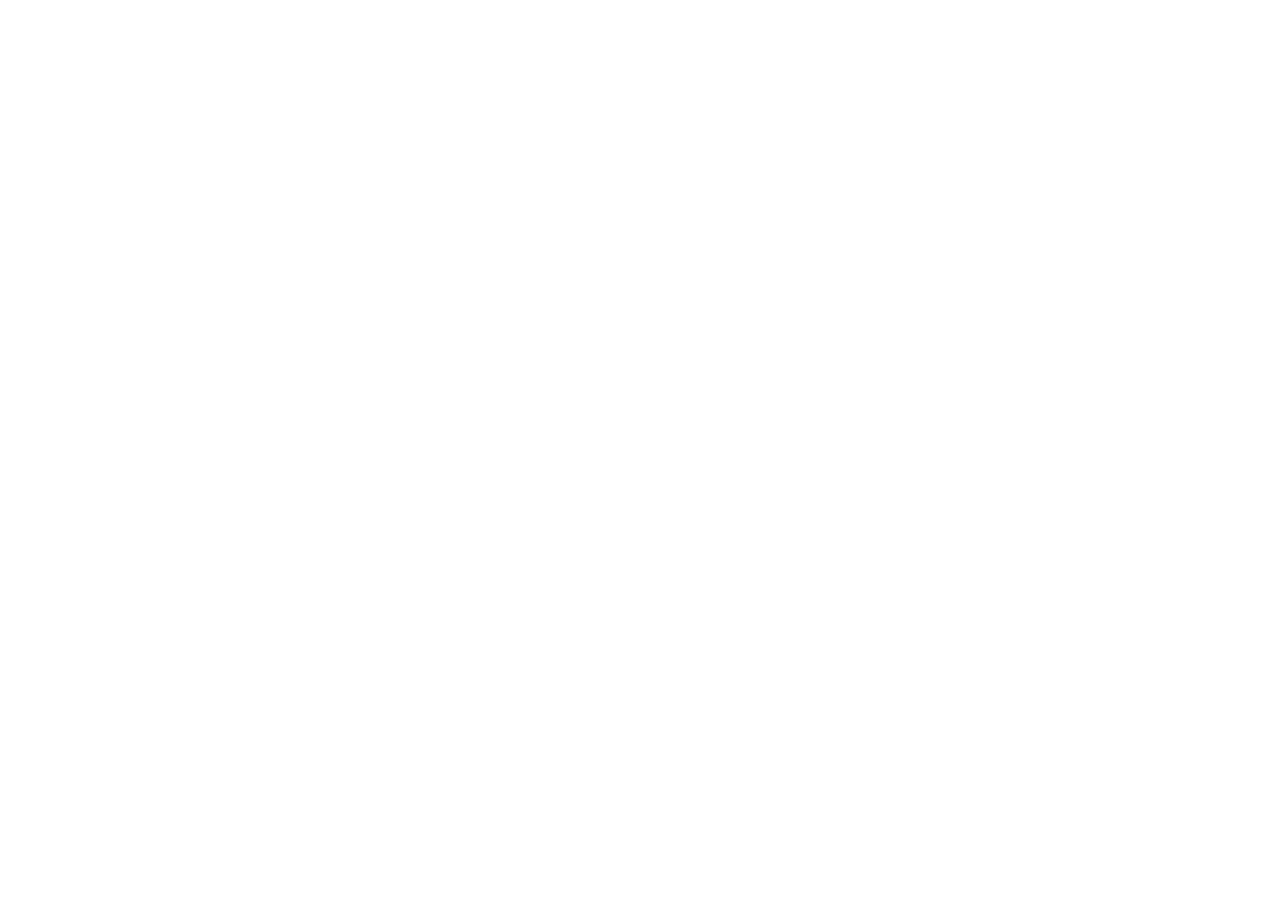
==== index.html @ 84338b24 "build bar graph." ====
<!DOCTYPE html>
<html lang="en">
  <head>
    <meta charset="UTF-8" />
    <meta http-equiv="X-UA-Compatible" content="IE=edge" />
    <meta name="viewport" content="width=device-width, initial-scale=1.0" />
    <title>expenses chart</title>
    <style>
      @import url("https://fonts.googleapis.com/css2?family=DM+Sans:wght@400;700&display=swap");
    </style>
    <link rel="stylesheet" href="./css/style.css" />
  </head>
  <body></body>
</html>
---- css/style.css ----
/* color pallete */

:root{
    --color-orange:hsl(10,79%,65%);
    --color-cyan:hsl(186,34%,60%);
    --color-primary:hsl(25,47%,15%);
    --color-secondary:hsl(28,10%,53%);
    --color-background:hsl(27,66%,92%);
}

/* img */
img{
    width: 100%;
}

/* font */
html{
    font-size: 62.5%;
}

body{
    font-family: 'DM Sans', sans-serif;
    font-size: 1.8rem;
}

/* bar graph */

.bar-graph{
    font-size: 1.2rem;
    display: flex;
    flex-direction: column;
    justify-content: center;
    align-items: center;
    color: var(--color-secondary);
    max-width: 3.2rem;
}

.bar{
    width: 3rem;
    border-radius: 0.5rem;
}


.bar--orange{
    background: var(--color-orange);
}
.bar--cyan{
    background: var(--color-cyan);
}


.bar-mon{
    height: 3rem;
}
.bar-tue{
    height: 6rem;
}
.bar-wed{
    height: 9rem;
}
.bar-thu{
    height: 5rem;
}
.bar-fri{
    height: 4rem;
}
.bar-sat{
    height: 8rem;
}
.bar-sun{
    height: 4.5rem;
}
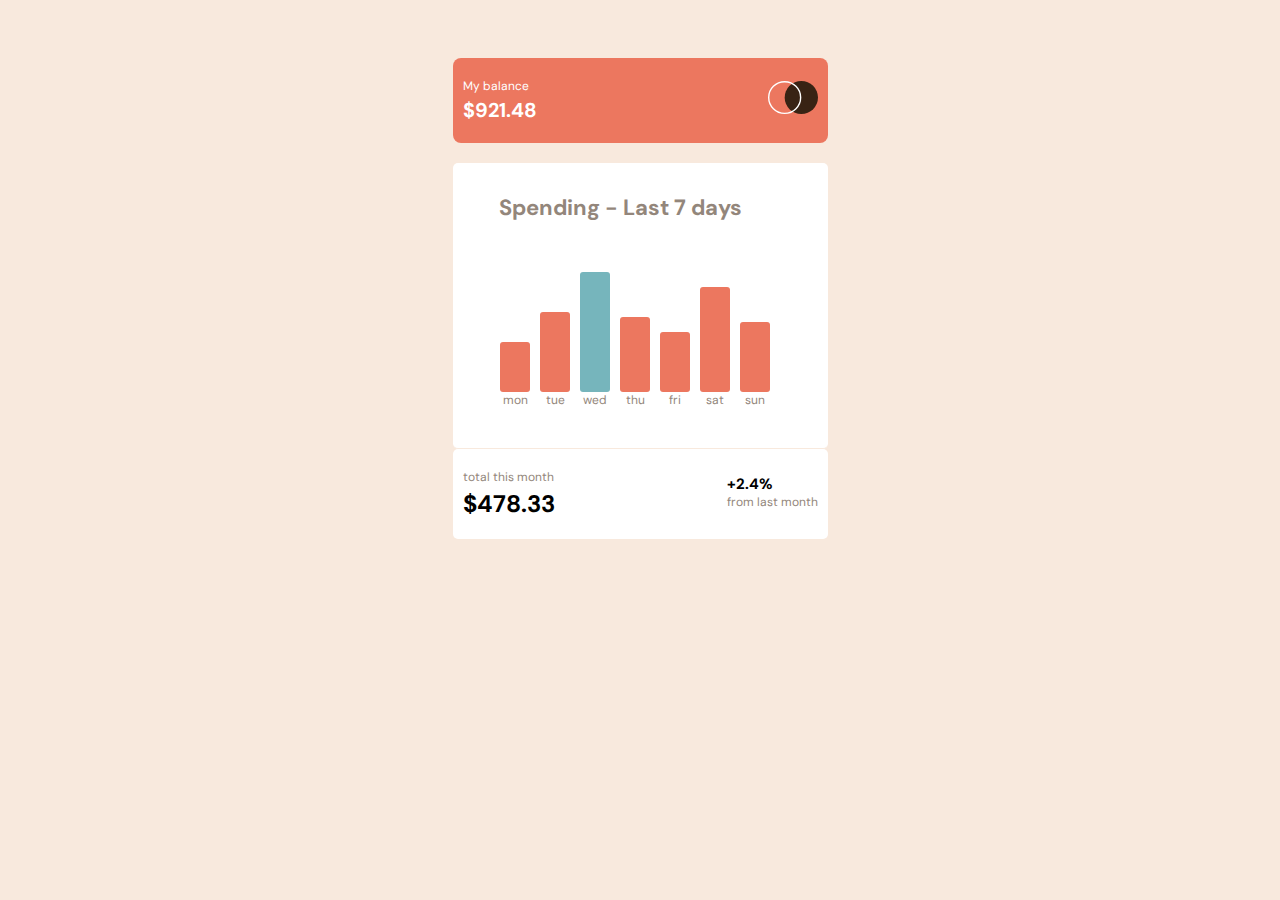
==== commit 1cde0958: "build final page non functioning." ====
--- a/index.html
+++ b/index.html
@@ -10,5 +10,60 @@
     </style>
     <link rel="stylesheet" href="./css/style.css" />
   </head>
-  <body></body>
+  <body>
+    <div class="expense-chart">
+      <div class="top-bar">
+        <div class="amount">
+          <span class="type">My balance</span>
+          <span class="money">$921.48</span>
+        </div>
+        <div class="logo">
+          <img src="./images/logo.svg" alt="" />
+        </div>
+      </div>
+      <div class="main">
+        <span class="stats-heading"> Spending - Last 7 days </span>
+        <div class="stats">
+          <div class="bar-graph">
+            <div class="bar bar-mon bar--orange"></div>
+            <div class="day">mon</div>
+          </div>
+          <div class="bar-graph">
+            <div class="bar bar-tue bar--orange"></div>
+            <div class="day">tue</div>
+          </div>
+          <div class="bar-graph">
+            <div class="bar bar-wed bar--cyan"></div>
+            <div class="day">wed</div>
+          </div>
+          <div class="bar-graph">
+            <div class="bar bar-thu bar--orange"></div>
+            <div class="day">thu</div>
+          </div>
+          <div class="bar-graph">
+            <div class="bar bar-fri bar--orange"></div>
+            <div class="day">fri</div>
+          </div>
+          <div class="bar-graph">
+            <div class="bar bar-sat bar--orange"></div>
+            <div class="day">sat</div>
+          </div>
+          <div class="bar-graph">
+            <div class="bar bar-sun bar--orange"></div>
+            <div class="day">sun</div>
+          </div>
+        </div>
+      </div>
+      <div class="end-bar">
+        <div class="amount amount-end">
+          <span class="type type--black">total this month</span>
+          <span class="money money-big">$478.33</span>
+        </div>
+        <div class="diffrence">
+          <span class="total">+2.4%</span>
+          <span class="from">from last month</span>
+        </div>
+      </div>
+    </div>
+  </body>
 </html>
--- a/css/style.css
+++ b/css/style.css
@@ -21,6 +21,7 @@
 body{
     font-family: 'DM Sans', sans-serif;
     font-size: 1.8rem;
+    background: var(--color-background);
 }
 
 /* bar graph */
@@ -33,11 +34,12 @@
     align-items: center;
     color: var(--color-secondary);
     max-width: 3.2rem;
+    margin-right: 1rem;
 }
 
 .bar{
     width: 3rem;
-    border-radius: 0.5rem;
+    border-radius: 0.3rem;
 }
 
 
@@ -50,38 +52,179 @@
 
 
 .bar-mon{
-    height: 3rem;
+    height: 5rem;
 }
 .bar-tue{
+    height: 8rem;
+}
+.bar-wed{
+    height: 12rem;
+}
+.bar-thu{
+    height: 7.5rem;
+}
+.bar-fri{
     height: 6rem;
 }
-.bar-wed{
-    height: 9rem;
-}
-.bar-thu{
-    height: 5rem;
-}
-.bar-fri{
-    height: 4rem;
-}
 .bar-sat{
-    height: 8rem;
+    height: 10.5rem;
 }
 .bar-sun{
-    height: 4.5rem;
-}
-
-
-
-
-
-
-
-
-
-
-
-
-
-
-
+    height: 7rem;
+}
+
+
+/* top bar */
+.top-bar{
+    display: flex;
+    width: 100%;
+    max-width: 375px;
+    justify-content: space-between;
+    align-items: center;
+    background: var(--color-orange);
+    border-radius: 0.8rem;
+    margin-bottom: 2rem;
+    padding-top: 1rem;
+    padding-bottom: 1rem;
+}
+
+
+.amount{
+    display: flex;
+    flex-direction: column;
+    margin: 1rem;
+    color: white;
+}
+
+.amount--white{
+    color: white;
+}
+.type{
+    font-size: 1.2rem;
+    color: white;
+}
+.money{
+    font-size: 2rem;
+    font-weight: bold;
+    margin-top: 0.3rem;
+}
+
+.logo{
+    width: 5rem;
+    margin: 1rem;
+}
+
+@media screen and (min-width:768px){
+    .top-bar{
+        width: 425px;
+    }
+}
+
+/* end bar */
+.end-bar{
+    display: flex;
+    justify-content: space-between;
+    width: 100%;
+    max-width: 375px;
+    background: white;
+    border-radius: 0.5rem;
+    padding-top: 1rem;
+    padding-bottom: 1rem;
+}
+
+.type--black{
+    color: var(--color-secondary);
+}
+
+.amount-end{
+    color: black;
+}
+.money-big{
+    font-size: 2.4rem;
+}
+
+
+.diffrence{
+    display: flex;
+    flex-direction: column;
+    margin: 1rem;
+    margin-top: 1.5rem;
+}
+.total{
+    font-size: 1.5rem;
+    font-weight: bold;
+}
+.from{
+    font-size: 1.2rem;
+    color: var(--color-secondary);
+}
+
+@media screen and (min-width:768px){
+    .end-bar{
+        width: 425px;
+    }
+}
+
+
+/* stats */
+.stats{
+    display: flex;
+    justify-content: center;
+    margin: 2rem;
+    align-items: flex-end;
+}
+
+
+/* main section */
+.stats-heading{
+    font-size: 2.2rem;
+    font-weight: bold;
+    margin-right: 4rem;
+    color: var(--color-secondary);
+    margin-bottom: 3rem;
+}
+
+.main{
+    display: flex;
+    flex-direction: column;
+    align-items: center;
+    background: white;
+    border-bottom: 1px solid var(--color-background);
+    width:100%;
+    max-width: 375px;
+    border-radius: 0.5rem;
+    padding-top: 3rem;
+    padding-bottom: 2rem;
+
+}
+
+@media screen and (min-width:768px){
+    .main{
+        width: 425px;
+    }
+}
+
+/* expense chart */
+.expense-chart{
+    display: flex;
+    flex-direction: column;
+    align-items: center;
+    padding-top: 5rem;
+}
+
+
+
+
+
+
+
+
+
+
+
+
+
+
+
+
+
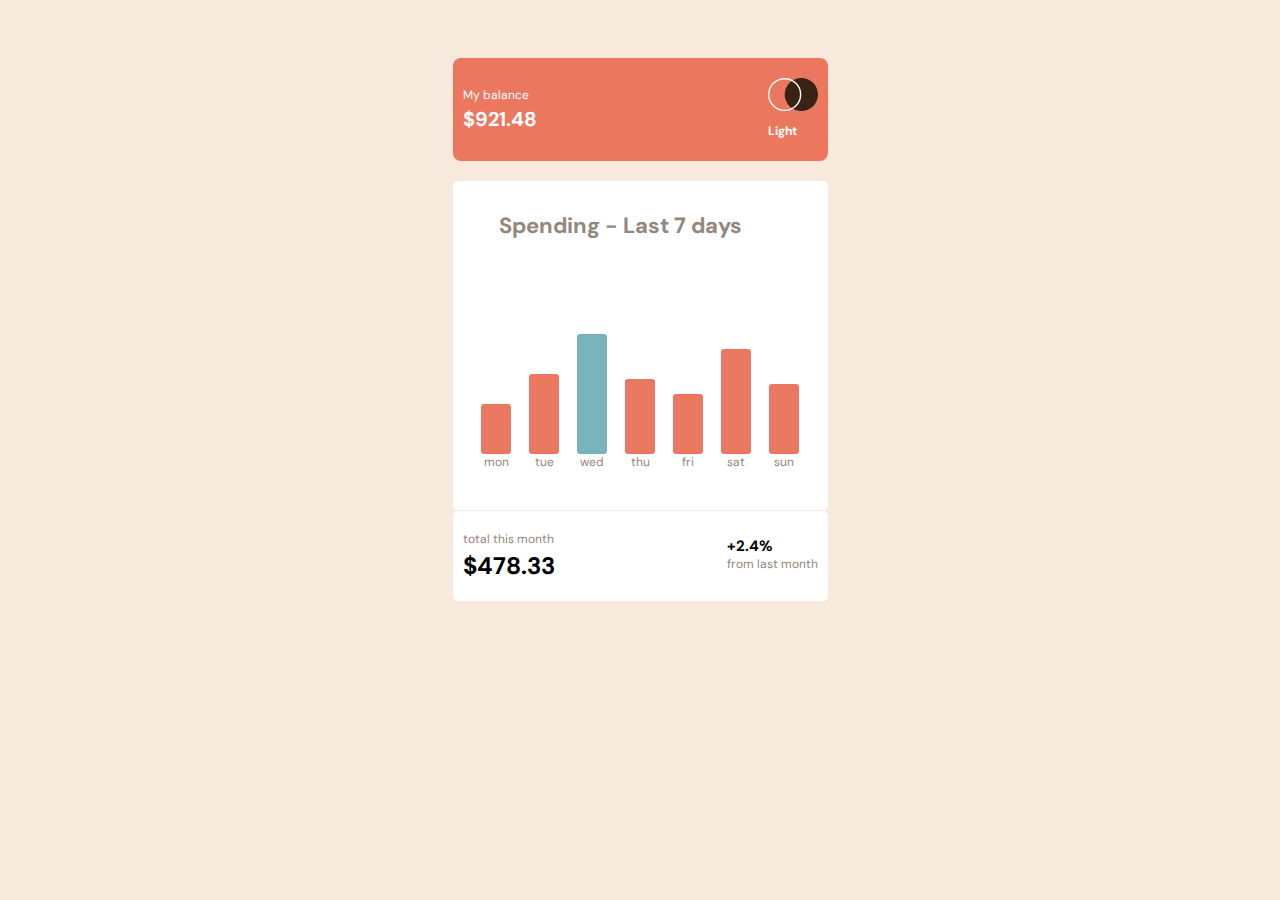
==== commit 531c01a9: "light and dark theme." ====
--- a/index.html
+++ b/index.html
@@ -19,36 +19,44 @@
         </div>
         <div class="logo">
           <img src="./images/logo.svg" alt="" />
+          <span class="logo-type">Light</span>
         </div>
       </div>
       <div class="main">
         <span class="stats-heading"> Spending - Last 7 days </span>
         <div class="stats">
           <div class="bar-graph">
+            <div class="amount-tag hidden">$19.64</div>
             <div class="bar bar-mon bar--orange"></div>
             <div class="day">mon</div>
           </div>
           <div class="bar-graph">
+            <div class="amount-tag hidden">$32.14</div>
             <div class="bar bar-tue bar--orange"></div>
             <div class="day">tue</div>
           </div>
           <div class="bar-graph">
+            <div class="amount-tag hidden">$52.36</div>
             <div class="bar bar-wed bar--cyan"></div>
             <div class="day">wed</div>
           </div>
           <div class="bar-graph">
+            <div class="amount-tag hidden">$31.07</div>
             <div class="bar bar-thu bar--orange"></div>
             <div class="day">thu</div>
           </div>
           <div class="bar-graph">
+            <div class="amount-tag hidden">$25.46</div>
             <div class="bar bar-fri bar--orange"></div>
             <div class="day">fri</div>
           </div>
           <div class="bar-graph">
+            <div class="amount-tag hidden">$42.31</div>
             <div class="bar bar-sat bar--orange"></div>
             <div class="day">sat</div>
           </div>
           <div class="bar-graph">
+            <div class="amount-tag hidden">$28.65</div>
             <div class="bar bar-sun bar--orange"></div>
             <div class="day">sun</div>
           </div>
@@ -56,7 +64,7 @@
       </div>
       <div class="end-bar">
         <div class="amount amount-end">
-          <span class="type type--black">total this month</span>
+          <span class="type--black">total this month</span>
           <span class="money money-big">$478.33</span>
         </div>
         <div class="diffrence">
@@ -65,5 +73,6 @@
         </div>
       </div>
     </div>
+    <script src="./app.js"></script>
   </body>
 </html>
--- a/css/style.css
+++ b/css/style.css
@@ -33,8 +33,9 @@
     justify-content: center;
     align-items: center;
     color: var(--color-secondary);
-    max-width: 3.2rem;
-    margin-right: 1rem;
+    min-width: 3.8rem;
+    margin-right: 0.5rem;
+    margin-left: 0.5rem;
 }
 
 .bar{
@@ -133,6 +134,7 @@
 }
 
 .type--black{
+    font-size: 1.2rem;
     color: var(--color-secondary);
 }
 
@@ -172,6 +174,7 @@
     justify-content: center;
     margin: 2rem;
     align-items: flex-end;
+    min-height: 18rem;
 }
 
 
@@ -213,18 +216,65 @@
 }
 
 
-
-
-
-
-
-
-
-
-
-
-
-
-
-
-
+/* amount tag */
+.amount-tag{
+    width: fit-content;
+    background: black;
+    color: white;
+    font-size: 0.9rem;
+    font-weight: bold;
+    padding: 0.3rem;
+    border-radius: 0.3rem;
+    margin-bottom: 0.5rem;
+}
+
+/* hidden */
+.hidden{
+    display: none;
+}
+
+/* effectd */
+.bar:hover{
+    opacity: 0.6;
+    cursor: pointer;
+    transition: all 0.1s;
+}
+
+/* logo */
+.logo-type{
+    font-size: 1.2rem;
+    font-weight: bold;
+    color: white;
+}
+
+.light-letter{
+    color: white;
+}
+.dark-letter{
+    color: black;
+}
+
+/* dark theme */
+.dark{
+    background: black;
+}
+.light{
+    background: white;
+}
+
+
+
+
+
+
+
+
+
+
+
+
+
+
+
+
+
